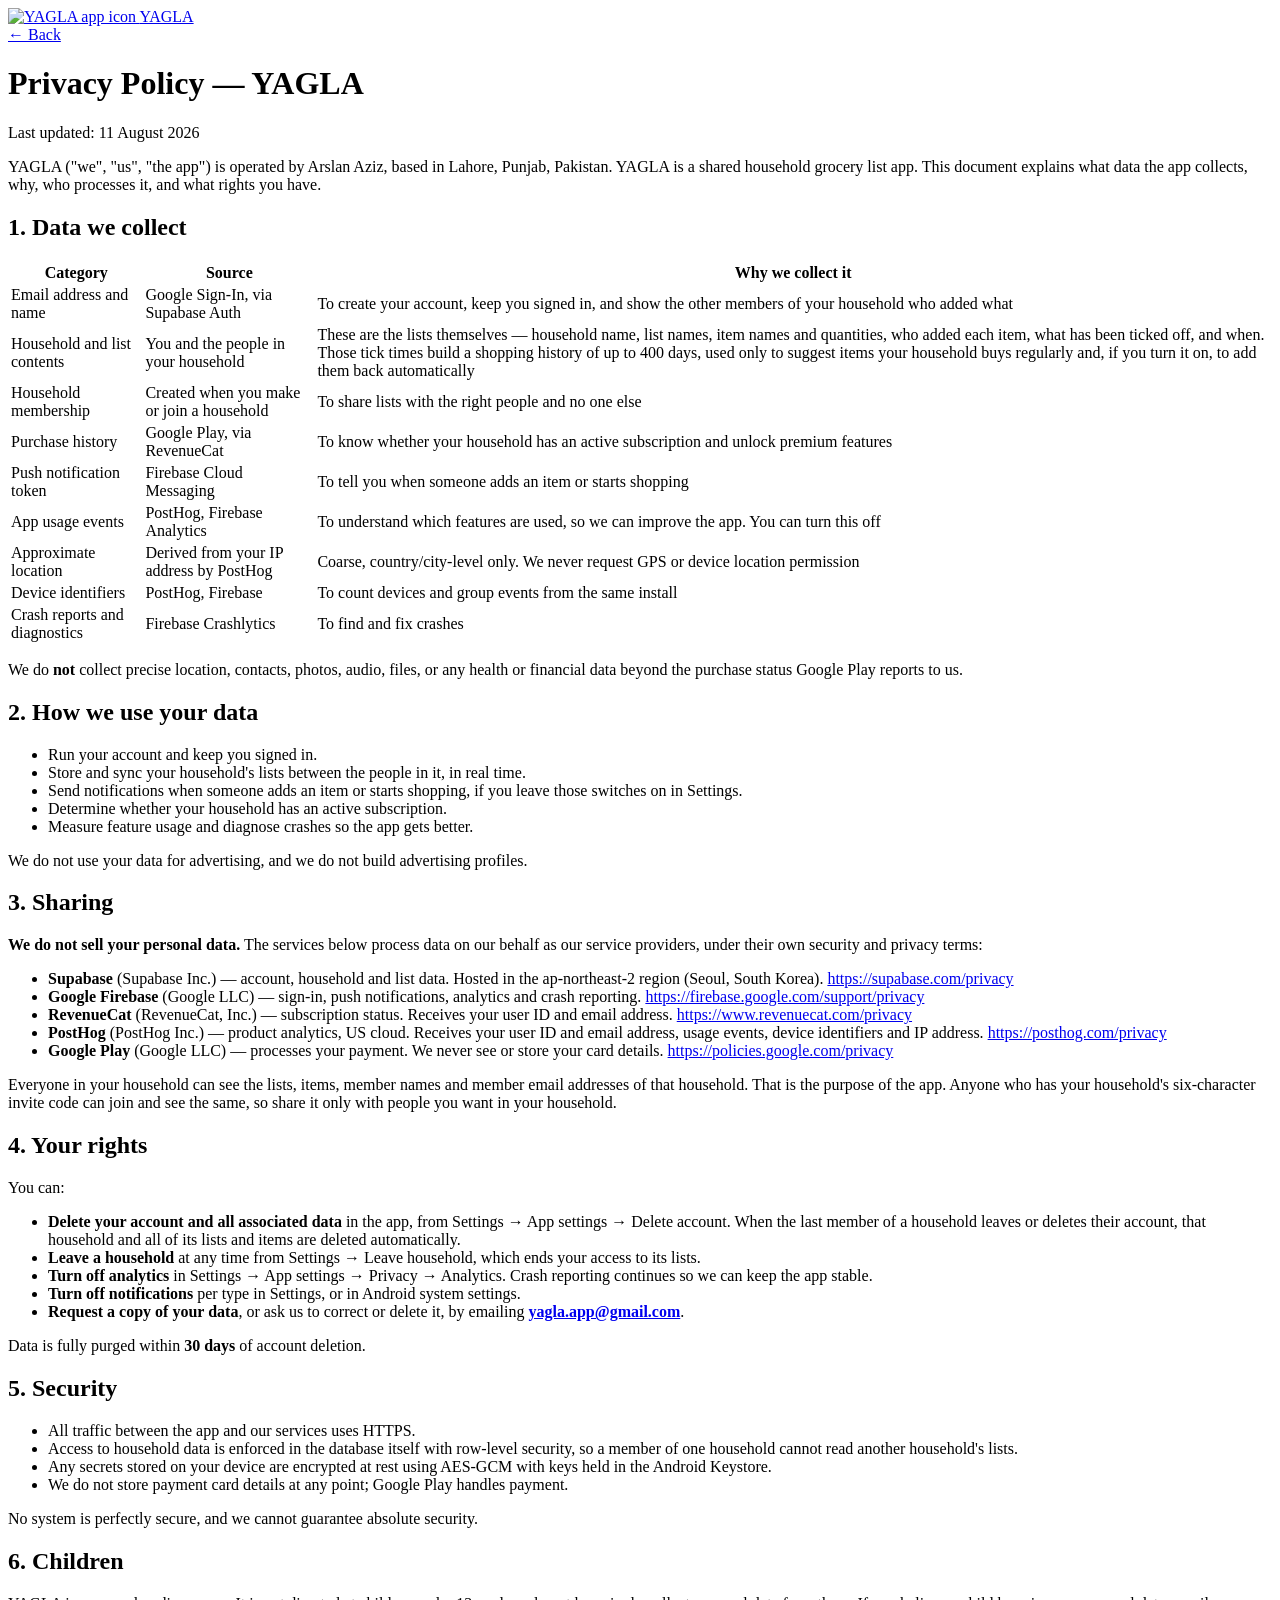
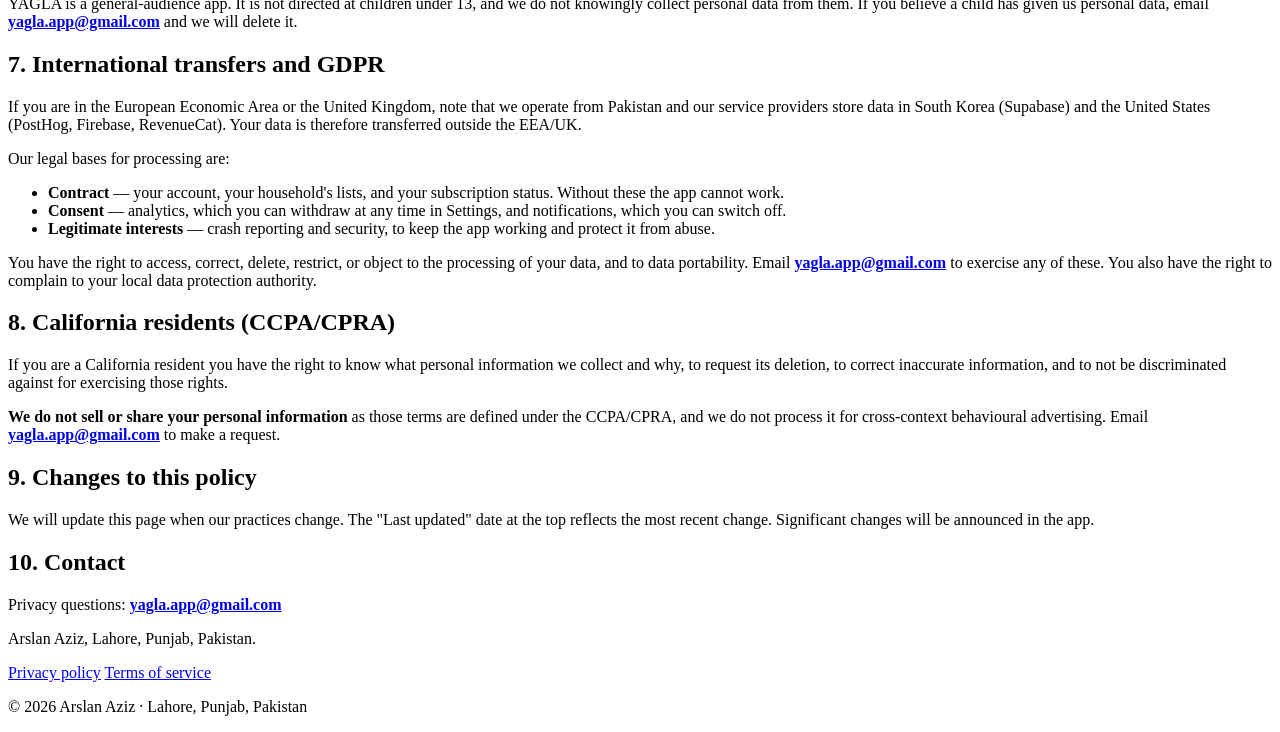
==== privacy.html @ 9451c470 "Sync landing site from the app repo; point links at tidoo.github.io Co-Authored-By: Claude Opus 5.5 " ====
<!DOCTYPE html>
<html lang="en">
<head>
<meta charset="utf-8">
<meta name="viewport" content="width=device-width, initial-scale=1">
<title>Privacy Policy — YAGLA</title>
<meta name="description" content="How YAGLA collects, uses and protects your data.">
<link rel="icon" href="assets/icon.png">
<link rel="stylesheet" href="styles.css">
</head>
<body>
<div class="wrap">
  <header class="site">
    <a class="brand" href="index.html">
      <img src="assets/icon.png" alt="YAGLA app icon">
      <span>YAGLA</span>
    </a>
  </header>
  <main class="legal">
    <a class="back" href="index.html">← Back</a>
<h1>Privacy Policy — YAGLA</h1>
<p>Last updated: 11 August 2026</p>
<p>YAGLA (&quot;we&quot;, &quot;us&quot;, &quot;the app&quot;) is operated by Arslan Aziz, based in Lahore, Punjab,
Pakistan. YAGLA is a shared household grocery list app. This document explains
what data the app collects, why, who processes it, and what rights you have.</p>
<h2>1. Data we collect</h2>
<table>
<thead>
<tr>
<th>Category</th>
<th>Source</th>
<th>Why we collect it</th>
</tr>
</thead>
<tbody><tr>
<td>Email address and name</td>
<td>Google Sign-In, via Supabase Auth</td>
<td>To create your account, keep you signed in, and show the other members of your household who added what</td>
</tr>
<tr>
<td>Household and list contents</td>
<td>You and the people in your household</td>
<td>These are the lists themselves — household name, list names, item names and quantities, who added each item, what has been ticked off, and when. Those tick times build a shopping history of up to 400 days, used only to suggest items your household buys regularly and, if you turn it on, to add them back automatically</td>
</tr>
<tr>
<td>Household membership</td>
<td>Created when you make or join a household</td>
<td>To share lists with the right people and no one else</td>
</tr>
<tr>
<td>Purchase history</td>
<td>Google Play, via RevenueCat</td>
<td>To know whether your household has an active subscription and unlock premium features</td>
</tr>
<tr>
<td>Push notification token</td>
<td>Firebase Cloud Messaging</td>
<td>To tell you when someone adds an item or starts shopping</td>
</tr>
<tr>
<td>App usage events</td>
<td>PostHog, Firebase Analytics</td>
<td>To understand which features are used, so we can improve the app. You can turn this off</td>
</tr>
<tr>
<td>Approximate location</td>
<td>Derived from your IP address by PostHog</td>
<td>Coarse, country/city-level only. We never request GPS or device location permission</td>
</tr>
<tr>
<td>Device identifiers</td>
<td>PostHog, Firebase</td>
<td>To count devices and group events from the same install</td>
</tr>
<tr>
<td>Crash reports and diagnostics</td>
<td>Firebase Crashlytics</td>
<td>To find and fix crashes</td>
</tr>
</tbody></table>
<p>We do <strong>not</strong> collect precise location, contacts, photos, audio, files, or any
health or financial data beyond the purchase status Google Play reports to us.</p>
<h2>2. How we use your data</h2>
<ul>
<li>Run your account and keep you signed in.</li>
<li>Store and sync your household&#39;s lists between the people in it, in real time.</li>
<li>Send notifications when someone adds an item or starts shopping, if you leave
those switches on in Settings.</li>
<li>Determine whether your household has an active subscription.</li>
<li>Measure feature usage and diagnose crashes so the app gets better.</li>
</ul>
<p>We do not use your data for advertising, and we do not build advertising
profiles.</p>
<h2>3. Sharing</h2>
<p><strong>We do not sell your personal data.</strong> The services below process data on our
behalf as our service providers, under their own security and privacy terms:</p>
<ul>
<li><strong>Supabase</strong> (Supabase Inc.) — account, household and list data. Hosted in the
ap-northeast-2 region (Seoul, South Korea). <a href="https://supabase.com/privacy">https://supabase.com/privacy</a></li>
<li><strong>Google Firebase</strong> (Google LLC) — sign-in, push notifications, analytics and
crash reporting. <a href="https://firebase.google.com/support/privacy">https://firebase.google.com/support/privacy</a></li>
<li><strong>RevenueCat</strong> (RevenueCat, Inc.) — subscription status. Receives your user ID
and email address. <a href="https://www.revenuecat.com/privacy">https://www.revenuecat.com/privacy</a></li>
<li><strong>PostHog</strong> (PostHog Inc.) — product analytics, US cloud. Receives your user
ID and email address, usage events, device identifiers and IP address.
<a href="https://posthog.com/privacy">https://posthog.com/privacy</a></li>
<li><strong>Google Play</strong> (Google LLC) — processes your payment. We never see or store
your card details. <a href="https://policies.google.com/privacy">https://policies.google.com/privacy</a></li>
</ul>
<p>Everyone in your household can see the lists, items, member names and member
email addresses of that household. That is the purpose of the app. Anyone who
has your household&#39;s six-character invite code can join and see the same, so
share it only with people you want in your household.</p>
<h2>4. Your rights</h2>
<p>You can:</p>
<ul>
<li><strong>Delete your account and all associated data</strong> in the app, from Settings →
App settings → Delete account. When the last member of a household leaves or
deletes their account, that household and all of its lists and items are
deleted automatically.</li>
<li><strong>Leave a household</strong> at any time from Settings → Leave household, which ends
your access to its lists.</li>
<li><strong>Turn off analytics</strong> in Settings → App settings → Privacy → Analytics. Crash
reporting continues so we can keep the app stable.</li>
<li><strong>Turn off notifications</strong> per type in Settings, or in Android system settings.</li>
<li><strong>Request a copy of your data</strong>, or ask us to correct or delete it, by emailing
<strong><a href="mailto:yagla.app@gmail.com">yagla.app@gmail.com</a></strong>.</li>
</ul>
<p>Data is fully purged within <strong>30 days</strong> of account deletion.</p>
<h2>5. Security</h2>
<ul>
<li>All traffic between the app and our services uses HTTPS.</li>
<li>Access to household data is enforced in the database itself with row-level
security, so a member of one household cannot read another household&#39;s lists.</li>
<li>Any secrets stored on your device are encrypted at rest using AES-GCM with
keys held in the Android Keystore.</li>
<li>We do not store payment card details at any point; Google Play handles
payment.</li>
</ul>
<p>No system is perfectly secure, and we cannot guarantee absolute security.</p>
<h2>6. Children</h2>
<p>YAGLA is a general-audience app. It is not directed at children under 13, and we
do not knowingly collect personal data from them. If you believe a child has
given us personal data, email <strong><a href="mailto:yagla.app@gmail.com">yagla.app@gmail.com</a></strong> and we will delete it.</p>
<h2>7. International transfers and GDPR</h2>
<p>If you are in the European Economic Area or the United Kingdom, note that we
operate from Pakistan and our service providers store data in South Korea
(Supabase) and the United States (PostHog, Firebase, RevenueCat). Your data is
therefore transferred outside the EEA/UK.</p>
<p>Our legal bases for processing are:</p>
<ul>
<li><strong>Contract</strong> — your account, your household&#39;s lists, and your subscription
status. Without these the app cannot work.</li>
<li><strong>Consent</strong> — analytics, which you can withdraw at any time in Settings, and
notifications, which you can switch off.</li>
<li><strong>Legitimate interests</strong> — crash reporting and security, to keep the app
working and protect it from abuse.</li>
</ul>
<p>You have the right to access, correct, delete, restrict, or object to the
processing of your data, and to data portability. Email <strong><a href="mailto:yagla.app@gmail.com">yagla.app@gmail.com</a></strong>
to exercise any of these. You also have the right to complain to your local data
protection authority.</p>
<h2>8. California residents (CCPA/CPRA)</h2>
<p>If you are a California resident you have the right to know what personal
information we collect and why, to request its deletion, to correct inaccurate
information, and to not be discriminated against for exercising those rights.</p>
<p><strong>We do not sell or share your personal information</strong> as those terms are defined
under the CCPA/CPRA, and we do not process it for cross-context behavioural
advertising. Email <strong><a href="mailto:yagla.app@gmail.com">yagla.app@gmail.com</a></strong> to make a request.</p>
<h2>9. Changes to this policy</h2>
<p>We will update this page when our practices change. The &quot;Last updated&quot; date at
the top reflects the most recent change. Significant changes will be announced
in the app.</p>
<h2>10. Contact</h2>
<p>Privacy questions: <strong><a href="mailto:yagla.app@gmail.com">yagla.app@gmail.com</a></strong></p>
<p>Arslan Aziz, Lahore, Punjab, Pakistan.</p>

  </main>
  <footer class="site">
    <a href="privacy.html">Privacy policy</a>
    <a href="terms.html">Terms of service</a>
    <p>© 2026 Arslan Aziz · Lahore, Punjab, Pakistan</p>
  </footer>
</div>
</body>
</html>
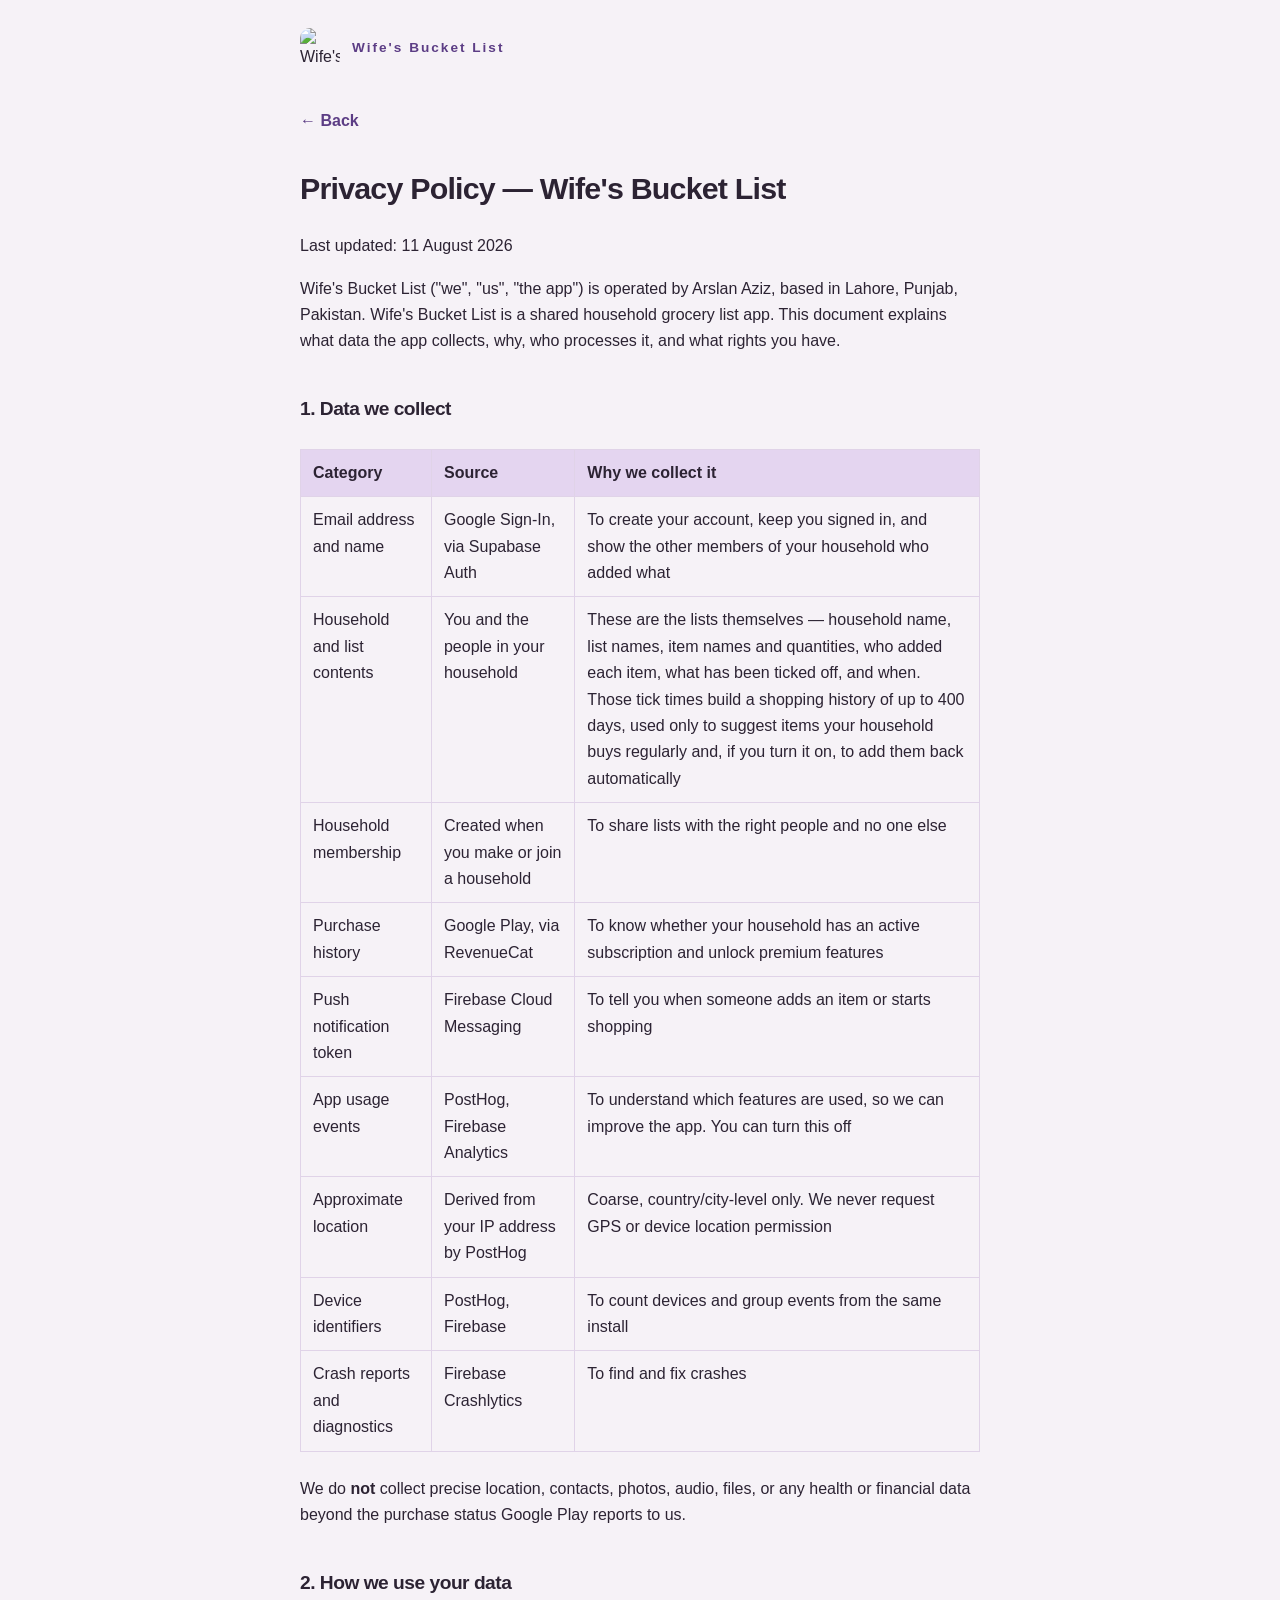
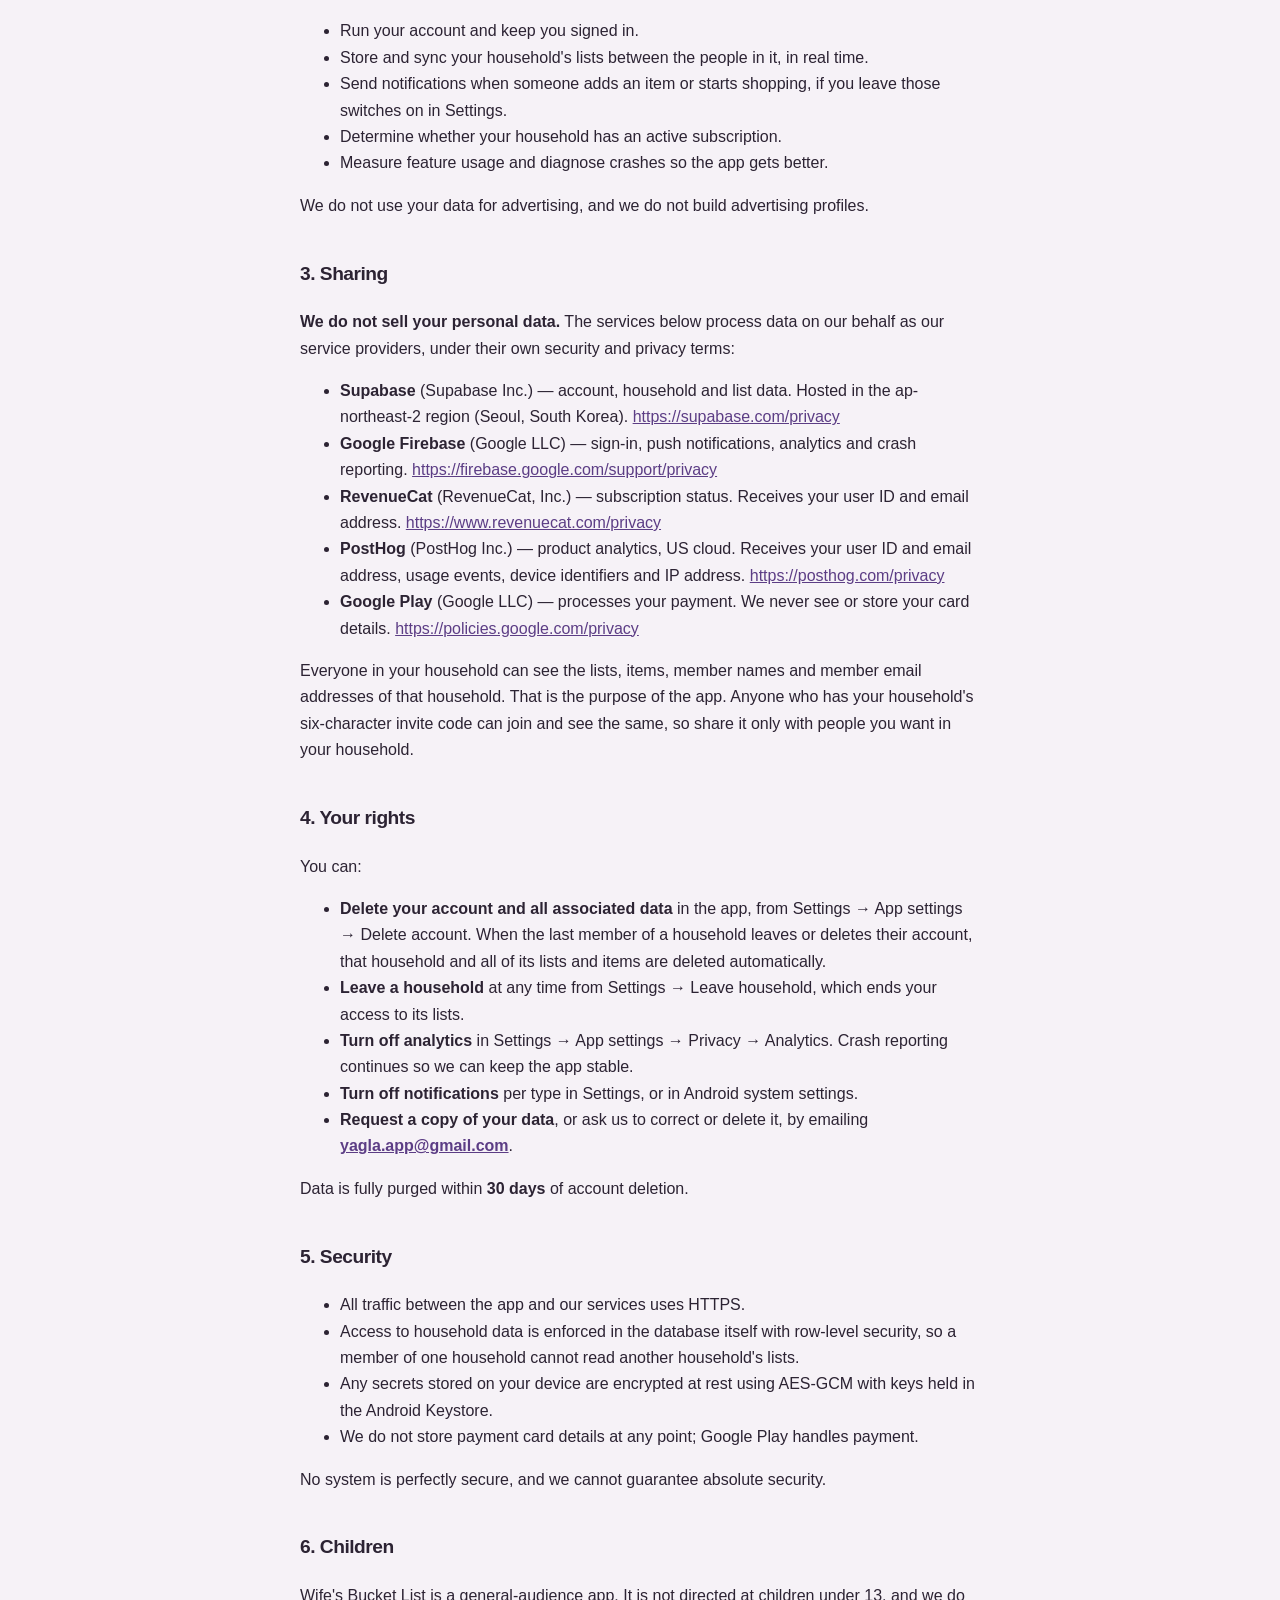
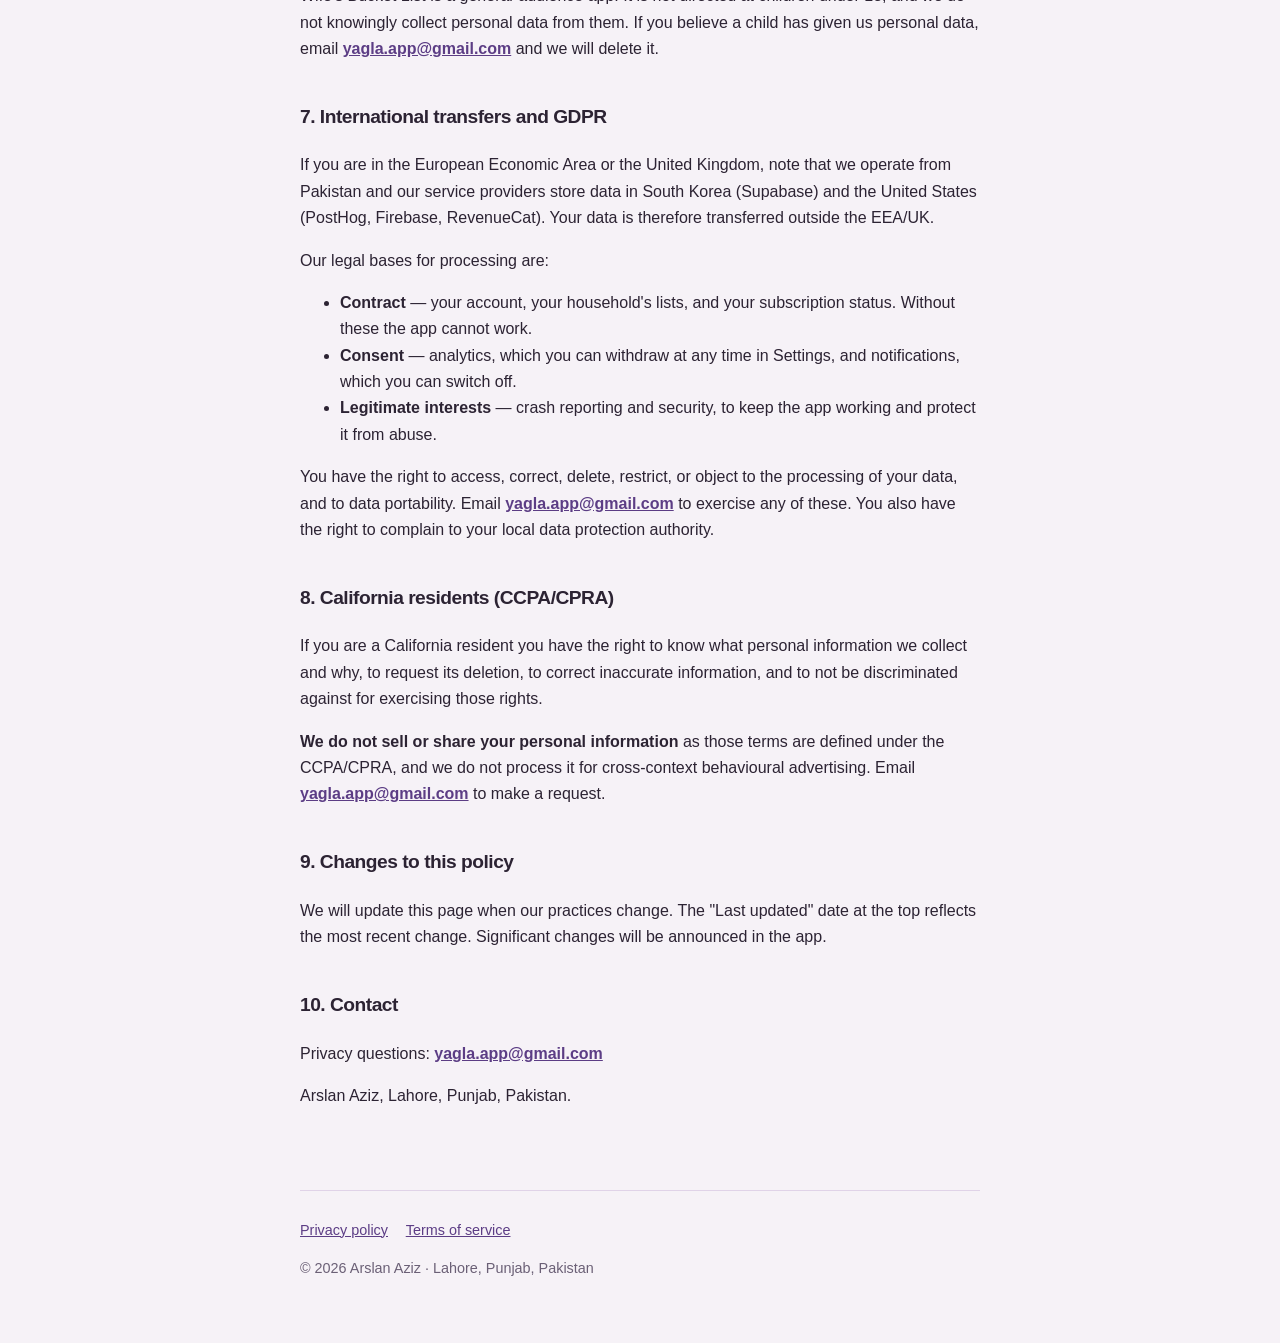
==== commit 9bc71a18: "Rename to Wife's Bucket List; new screenshots Co-Authored-By: Claude Opus 5.5 <noreply@anthropic.com" ====
--- a/privacy.html
+++ b/privacy.html
@@ -3,8 +3,8 @@
 <head>
 <meta charset="utf-8">
 <meta name="viewport" content="width=device-width, initial-scale=1">
-<title>Privacy Policy — YAGLA</title>
-<meta name="description" content="How YAGLA collects, uses and protects your data.">
+<title>Privacy Policy — Wife's Bucket List</title>
+<meta name="description" content="How Wife's Bucket List collects, uses and protects your data.">
 <link rel="icon" href="assets/icon.png">
 <link rel="stylesheet" href="styles.css">
 </head>
@@ -12,16 +12,16 @@
 <div class="wrap">
   <header class="site">
     <a class="brand" href="index.html">
-      <img src="assets/icon.png" alt="YAGLA app icon">
-      <span>YAGLA</span>
+      <img src="assets/icon.png" alt="Wife's Bucket List app icon">
+      <span>Wife's Bucket List</span>
     </a>
   </header>
   <main class="legal">
     <a class="back" href="index.html">← Back</a>
-<h1>Privacy Policy — YAGLA</h1>
+<h1>Privacy Policy — Wife's Bucket List</h1>
 <p>Last updated: 11 August 2026</p>
-<p>YAGLA (&quot;we&quot;, &quot;us&quot;, &quot;the app&quot;) is operated by Arslan Aziz, based in Lahore, Punjab,
-Pakistan. YAGLA is a shared household grocery list app. This document explains
+<p>Wife's Bucket List (&quot;we&quot;, &quot;us&quot;, &quot;the app&quot;) is operated by Arslan Aziz, based in Lahore, Punjab,
+Pakistan. Wife's Bucket List is a shared household grocery list app. This document explains
 what data the app collects, why, who processes it, and what rights you have.</p>
 <h2>1. Data we collect</h2>
 <table>
@@ -139,7 +139,7 @@
 </ul>
 <p>No system is perfectly secure, and we cannot guarantee absolute security.</p>
 <h2>6. Children</h2>
-<p>YAGLA is a general-audience app. It is not directed at children under 13, and we
+<p>Wife's Bucket List is a general-audience app. It is not directed at children under 13, and we
 do not knowingly collect personal data from them. If you believe a child has
 given us personal data, email <strong><a href="mailto:yagla.app@gmail.com">yagla.app@gmail.com</a></strong> and we will delete it.</p>
 <h2>7. International transfers and GDPR</h2>
--- a/styles.css
+++ b/styles.css
@@ -0,0 +1,157 @@
+/* Wife's Bucket List landing — one stylesheet, no build step, no external requests.
+   Accent is BrandPrimary from the app's Color.kt so the site and the app match. */
+
+:root {
+  --accent: #7B5EA7;
+  --accent-deep: #5C3D85;
+  --lilac: #E4D5F0;
+  --lilac-soft: #F3EAF7;
+  --ground: #F6F2F7;
+  --ink: #2C2333;
+  --muted: #6B6076;
+  --hairline: #E0D3E8;
+  --radius: 18px;
+  color-scheme: light;
+}
+
+* { box-sizing: border-box; }
+
+body {
+  margin: 0;
+  font-family: -apple-system, BlinkMacSystemFont, "Segoe UI", Roboto, Helvetica, Arial, sans-serif;
+  line-height: 1.65;
+  color: var(--ink);
+  background: var(--ground);
+  -webkit-font-smoothing: antialiased;
+}
+
+.wrap {
+  max-width: 720px;
+  margin: 0 auto;
+  padding: 0 20px;
+}
+
+/* ---------- Header ---------- */
+
+header.site {
+  padding: 28px 0 8px;
+}
+
+.brand {
+  display: flex;
+  align-items: center;
+  gap: 12px;
+  text-decoration: none;
+  color: var(--ink);
+}
+
+.brand img { width: 40px; height: 40px; border-radius: 10px; }
+.brand span { font-weight: 800; letter-spacing: 2px; font-size: 0.85rem; color: var(--accent-deep); }
+
+/* ---------- Hero ---------- */
+
+.hero {
+  padding: 56px 0 40px;
+  text-align: center;
+  background: linear-gradient(160deg, var(--lilac-soft) 0%, var(--lilac) 100%);
+  border-radius: var(--radius);
+  margin-top: 16px;
+}
+
+.hero h1 {
+  font-size: clamp(2rem, 7vw, 3rem);
+  line-height: 1.08;
+  letter-spacing: -1.5px;
+  margin: 0 0 16px;
+}
+
+.hero p.lead {
+  font-size: 1.15rem;
+  color: var(--muted);
+  margin: 0 auto 28px;
+  max-width: 30ch;
+}
+
+.cta {
+  display: inline-block;
+  background: var(--accent);
+  color: #fff;
+  text-decoration: none;
+  font-weight: 700;
+  padding: 15px 30px;
+  border-radius: 14px;
+}
+
+.cta:hover { background: var(--accent-deep); }
+
+/* ---------- Screenshots ---------- */
+
+.shots {
+  display: flex;
+  gap: 16px;
+  justify-content: center;
+  flex-wrap: wrap;
+  margin: 40px 0 8px;
+}
+
+.shots img {
+  width: 100%;
+  max-width: 216px;
+  height: auto;
+  border-radius: 14px;
+  box-shadow: 0 8px 28px rgba(70, 44, 102, 0.16);
+}
+
+/* ---------- Features ---------- */
+
+section { padding: 40px 0; }
+
+h2 {
+  font-size: 1.5rem;
+  letter-spacing: -0.5px;
+  margin: 0 0 20px;
+}
+
+.features { display: grid; gap: 14px; }
+
+.feature {
+  background: #fff;
+  border: 1px solid var(--hairline);
+  border-radius: var(--radius);
+  padding: 18px 20px;
+}
+
+.feature h3 { margin: 0 0 4px; font-size: 1.05rem; }
+.feature p { margin: 0; color: var(--muted); }
+
+/* ---------- Contact ---------- */
+
+.contact a { color: var(--accent-deep); }
+
+/* ---------- Legal pages ---------- */
+
+.legal { padding: 32px 0 64px; }
+.legal h1 { font-size: 1.9rem; letter-spacing: -0.8px; }
+.legal h2 { font-size: 1.2rem; margin-top: 2em; }
+.legal table { border-collapse: collapse; width: 100%; margin: 1.5em 0; display: block; overflow-x: auto; }
+.legal th, .legal td { border: 1px solid var(--hairline); padding: 10px 12px; text-align: left; vertical-align: top; }
+.legal th { background: var(--lilac); }
+.legal a { color: var(--accent-deep); }
+.legal code { background: var(--lilac-soft); padding: 2px 5px; border-radius: 4px; }
+
+.back { display: inline-block; margin-bottom: 8px; color: var(--accent-deep); text-decoration: none; font-weight: 600; }
+
+/* ---------- Footer ---------- */
+
+footer.site {
+  border-top: 1px solid var(--hairline);
+  padding: 28px 0 48px;
+  font-size: 0.9rem;
+  color: var(--muted);
+}
+
+footer.site a { color: var(--accent-deep); margin-right: 14px; }
+
+@media (max-width: 520px) {
+  .shots img { max-width: 46%; }
+}
